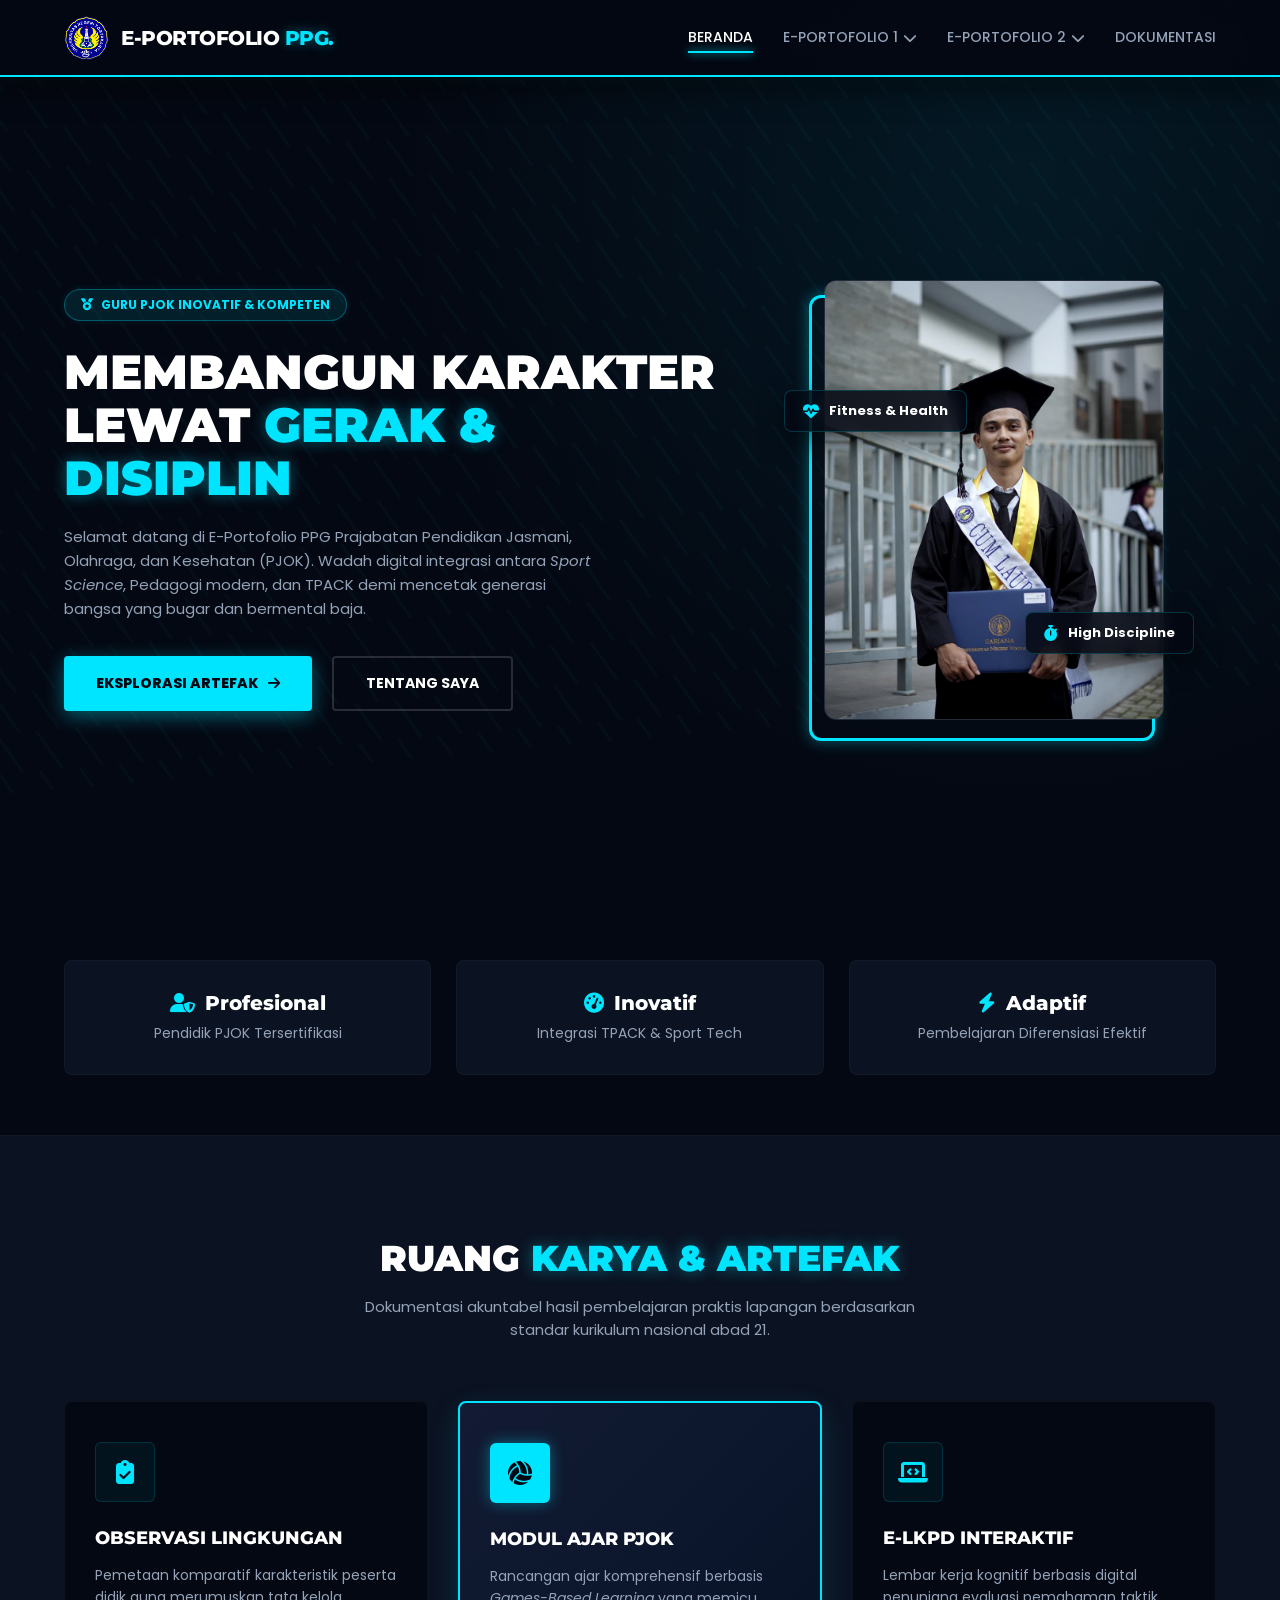
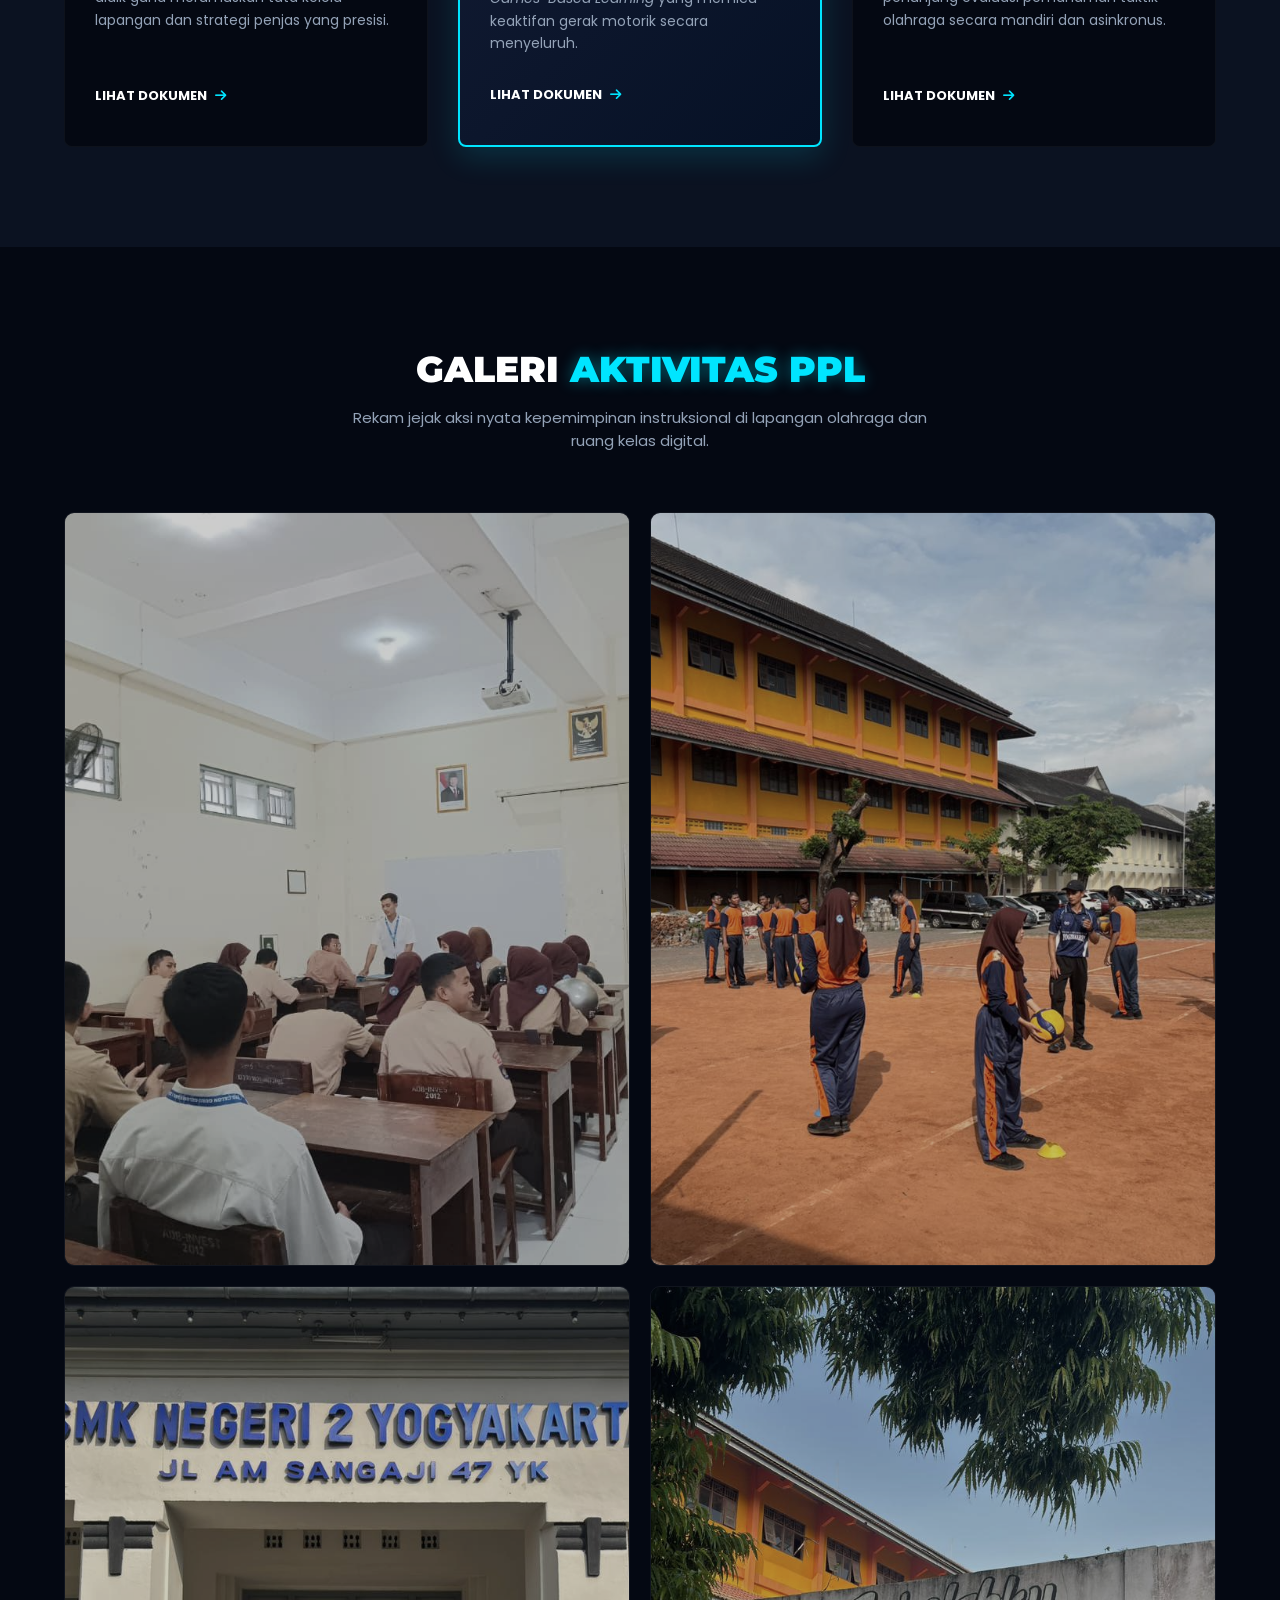
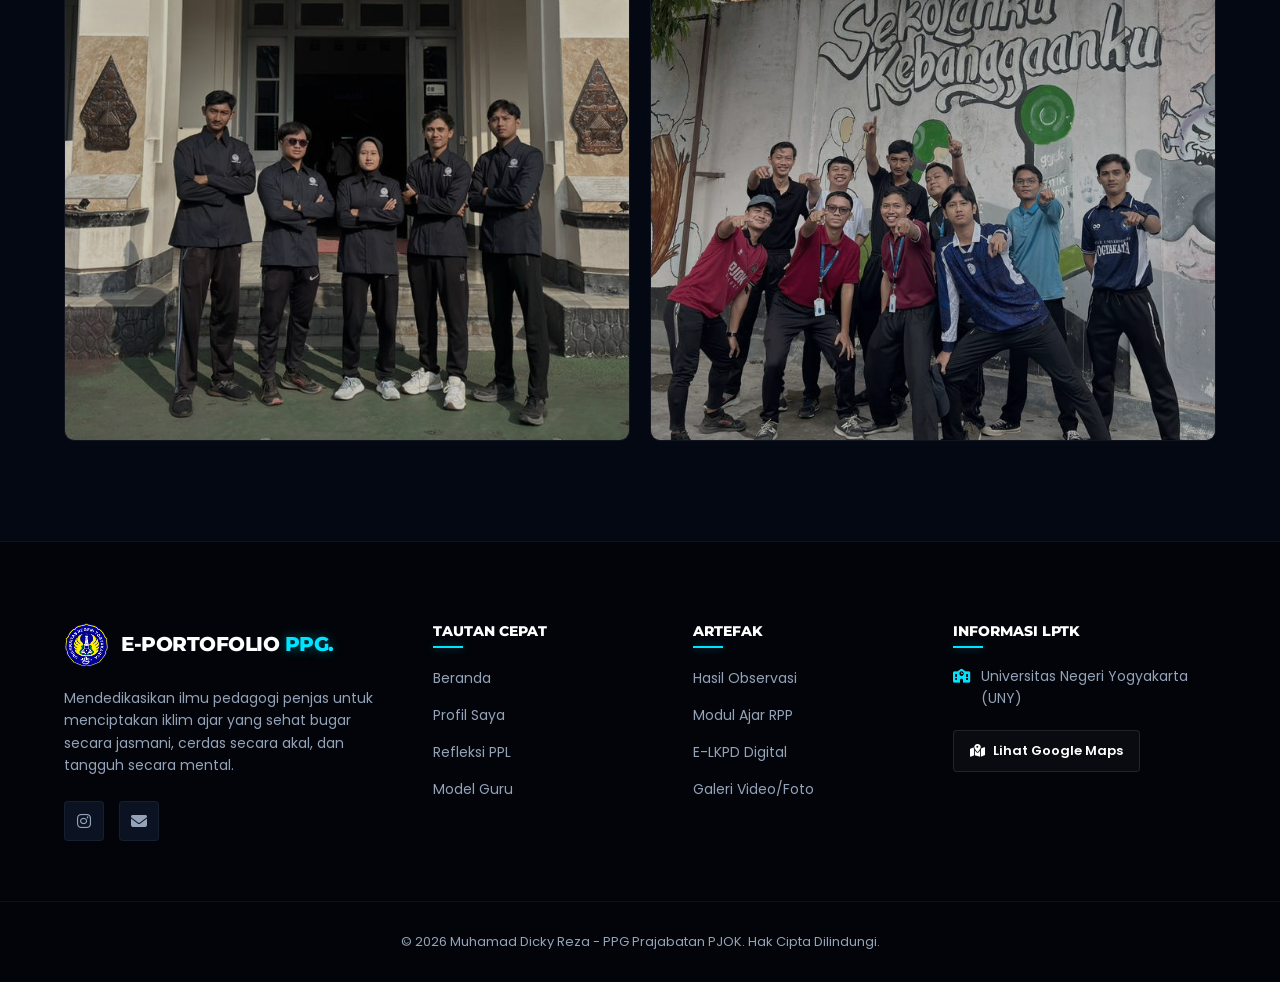
==== index.html @ 60397e68 "first commit" ====
<!doctype html>
<html lang="id">
  <head>
    <meta charset="UTF-8" />
    <meta name="viewport" content="width=device-width, initial-scale=1.0" />
    <title>E-Portofolio PPG Calon Guru | Muhamad Dicky Reza</title>
    <link href="https://fonts.googleapis.com/css2?family=Montserrat:ital,wght@0,700;0,800;0,900;1,900&family=Poppins:wght@300;400;500;600;700&display=swap" rel="stylesheet" />
    <link rel="stylesheet" href="https://cdnjs.cloudflare.com/ajax/libs/font-awesome/6.4.0/css/all.min.css" />
    <link rel="stylesheet" href="CSS/style.css" />
    <link rel="shortcut icon" href="logo.png" type="image/x-icon" />
  </head>
  <body>
    <header class="navbar">
      <div class="container nav-container">
        <a href="index.html" class="nav-left">
          <img src="logo.png" alt="Logo Universitas" class="univ-logo-img" />
          <span class="brand-name"> E-Portofolio <span class="highlight">PPG.</span> </span>
        </a>

        <input type="checkbox" id="nav-toggle" class="nav-toggle" />
        <label for="nav-toggle" class="hamburger">
          <span class="bar"></span>
          <span class="bar"></span>
          <span class="bar"></span>
        </label>

        <nav class="nav-links">
          <a href="index.html " class="active">Beranda</a>

          <div class="dropdown">
            <button class="dropbtn" tabindex="0">E-Portofolio 1 <i class="fa-solid fa-chevron-down"></i></button>
            <div class="dropdown-content">
              <a href="profile.html"><i class="fa-solid fa-magnifying-glass"></i> Profile</a>
              <a href="artefak.html"><i class="fa-solid fa-book-bookmark"></i> Artefak Produk</a>
              <a href="penilaian.html"><i class="fa-solid fa-file-signature"></i> Penilaian GP</a>
              <a href="modelguru.html"><i class="fa-solid fa-camera"></i> Model Guru</a>
            </div>
          </div>

          <div class="dropdown">
            <button class="dropbtn" tabindex="0">E-Portofolio 2 <i class="fa-solid fa-chevron-down"></i></button>
            <div class="dropdown-content">
              <a href="refleksi.html"><i class="fa-solid fa-magnifying-glass"></i> Refleksi Akhir</a>
              <a href="filosofi.html"><i class="fa-solid fa-book-bookmark"></i> Filosofi Mengajar</a>
            </div>
          </div>

          <a href="dokumentasi.html">Dokumentasi</a>
        </nav>
      </div>
    </header>

    <main>
      <section class="hero">
        <div class="container hero-content">
          <div class="hero-text fade-in-up">
            <div class="tagline"><i class="fa-solid fa-medal"></i> Guru PJOK Inovatif & Kompeten</div>
            <h1>
              Membangun Karakter <br />
              Lewat <span class="text-accent">Gerak & Disiplin</span>
            </h1>
            <p>
              Selamat datang di E-Portofolio PPG Prajabatan Pendidikan Jasmani, Olahraga, dan Kesehatan (PJOK). Wadah digital integrasi antara
              <i>Sport Science</i>, Pedagogi modern, dan TPACK demi mencetak generasi bangsa yang bugar dan bermental baja.
            </p>
            <div class="hero-buttons">
              <a href="#artefak" class="btn-primary">Eksplorasi Artefak <i class="fa-solid fa-arrow-right"></i></a>
              <a href="profile.html" class="btn-outline">Tentang Saya</a>
            </div>
          </div>

          <div class="hero-image fade-in-up delay-1">
            <div class="img-box">
              <img src="IMG/foto hero.jpeg" alt="Muhamad Dicky Reza PJOK" />
              <div class="float-badge fb-1"><i class="fa-solid fa-heart-pulse"></i> Fitness & Health</div>
              <div class="float-badge fb-2"><i class="fa-solid fa-stopwatch"></i> High Discipline</div>
            </div>
          </div>
        </div>
      </section>

      <section class="stats fade-in-up delay-2">
        <div class="container stats-grid">
          <div class="stat-item">
            <h2><i class="fa-solid fa-user-shield"></i> Profesional</h2>
            <p>Pendidik PJOK Tersertifikasi</p>
          </div>
          <div class="stat-item">
            <h2><i class="fa-solid fa-gauge-high"></i> Inovatif</h2>
            <p>Integrasi TPACK & Sport Tech</p>
          </div>
          <div class="stat-item">
            <h2><i class="fa-solid fa-bolt"></i> Adaptif</h2>
            <p>Pembelajaran Diferensiasi Efektif</p>
          </div>
        </div>
      </section>

      <section id="artefak" class="artefak-section">
        <div class="container">
          <div class="section-title">
            <h2>Ruang <span class="text-accent">Karya & Artefak</span></h2>
            <p>Dokumentasi akuntabel hasil pembelajaran praktis lapangan berdasarkan standar kurikulum nasional abad 21.</p>
          </div>

          <div class="artefak-grid">
            <div class="artefak-card">
              <div class="card-icon">
                <i class="fa-solid fa-clipboard-check"></i>
              </div>
              <h3>Observasi Lingkungan</h3>
              <p>Pemetaan komparatif karakteristik peserta didik guna merumuskan tata kelola lapangan dan strategi penjas yang presisi.</p>
              <a href="observasi.html" class="card-link">Lihat Dokumen <i class="fa-solid fa-arrow-right"></i></a>
            </div>

            <div class="artefak-card highlight-card">
              <div class="card-icon">
                <i class="fa-solid fa-volleyball"></i>
              </div>
              <h3>Modul Ajar PJOK</h3>
              <p>
                Rancangan ajar komprehensif berbasis
                <i>Games-Based Learning</i> yang memicu keaktifan gerak motorik secara menyeluruh.
              </p>
              <a href="modulajar.html" class="card-link">Lihat Dokumen <i class="fa-solid fa-arrow-right"></i></a>
            </div>

            <div class="artefak-card">
              <div class="card-icon">
                <i class="fa-solid fa-laptop-code"></i>
              </div>
              <h3>E-LKPD Interaktif</h3>
              <p>Lembar kerja kognitif berbasis digital penunjang evaluasi pemahaman taktik olahraga secara mandiri dan asinkronus.</p>
              <a href="lkpd.html" class="card-link">Lihat Dokumen <i class="fa-solid fa-arrow-right"></i></a>
            </div>
          </div>
        </div>
      </section>

      <section id="galeri" class="galeri-section">
        <div class="container">
          <div class="section-title">
            <h2>Galeri <span class="text-accent">Aktivitas PPL</span></h2>
            <p>Rekam jejak aksi nyata kepemimpinan instruksional di lapangan olahraga dan ruang kelas digital.</p>
          </div>

          <div class="bento-gallery">
            <div class="bento-item main-item">
              <img src="IMG/Praktik 1.jpeg" alt="Praktik Teori Kelas" />
              <div class="bento-caption">
                <h4>Praktik Mengajar Teori</h4>
                <p>Pemaparan teori materi pelajaran di kelas</p>
              </div>
            </div>
            <div class="bento-item">
              <img src="IMG/praktik 2.jpeg" alt="Praktik Lapangan" />
              <div class="bento-caption">
                <h4>Praktik Lapangan</h4>
                <p>Pengembangan kemampuan motorik fundamental siswa</p>
              </div>
            </div>
            <div class="bento-item">
              <img src="IMG/rekan.jpeg" alt="Teknologi Olahraga" />
              <div class="bento-caption">
                <h4>Rekan PPL</h4>
                <p>Foto bersama rekan-rekan PPL</p>
              </div>
            </div>
            <div class="bento-item">
              <img src="IMG/rekan ppl.jpeg" alt="Teknologi Olahraga" />
              <div class="bento-caption">
                <h4>Rekan PPL</h4>
                <p>Foto bersama rekan-rekan PPL</p>
              </div>
            </div>
          </div>
        </div>
      </section>
    </main>

    <footer class="footer">
      <div class="container footer-grid">
        <div class="footer-about">
          <a href="index.html" class="nav-left" style="margin-bottom: 20px">
            <img src="logo.png" alt="Logo Universitas" class="univ-logo-img" />
            <span class="brand-name"> E-Portofolio <span class="highlight">PPG.</span> </span>
          </a>
          <p>Mendedikasikan ilmu pedagogi penjas untuk menciptakan iklim ajar yang sehat bugar secara jasmani, cerdas secara akal, dan tangguh secara mental.</p>
          <div class="social-icons">
            <a href="https://www.instagram.com/dickyrezaa_/" target="_blank"><i class="fa-brands fa-instagram"></i></a>
            <a href="mailto:dickyreza03@gmail.com"><i class="fa-solid fa-envelope"></i></a>
          </div>
        </div>

        <div class="footer-links">
          <h3>Tautan Cepat</h3>
          <ul>
            <li><a href="index.html">Beranda</a></li>
            <li><a href="profile.html">Profil Saya</a></li>
            <li><a href="refleksi.html">Refleksi PPL</a></li>
            <li><a href="modelguru.html">Model Guru</a></li>
          </ul>
        </div>

        <div class="footer-links">
          <h3>Artefak</h3>
          <ul>
            <li><a href="observasi.html">Hasil Observasi</a></li>
            <li><a href="modulajar.html">Modul Ajar RPP</a></li>
            <li><a href="lkpd.html">E-LKPD Digital</a></li>
            <li><a href="dokumentasi.html">Galeri Video/Foto</a></li>
          </ul>
        </div>

        <div class="footer-contact">
          <h3>Informasi LPTK</h3>
          <p><i class="fa-solid fa-school"></i> Universitas Negeri Yogyakarta (UNY)</p>
          <a href="https://maps.google.com" target="_blank" class="maps-link"> <i class="fa-solid fa-map-location-dot"></i> Lihat Google Maps </a>
        </div>
      </div>
      <div class="footer-bottom">
        <p>© 2026 Muhamad Dicky Reza - PPG Prajabatan PJOK. Hak Cipta Dilindungi.</p>
      </div>
    </footer>
  </body>
</html>
---- CSS/style.css ----
/* ==========================================================================
   1. VARIABLES & RESET (Tema: Deep Black & Neon Blue/Cyan)
   ========================================================================== */
:root {
  --bg-dark-1: #040812;
  --bg-dark-2: #0b1221;
  --bg-card: #121b33;
  --accent-color: #00e5ff;
  --accent-glow: rgba(0, 229, 255, 0.4);
  --text-main: #ffffff;
  --text-muted: #94a3b8;
  --font-heading: "Montserrat", sans-serif;
  --font-body: "Poppins", sans-serif;
  --transition-smooth: all 0.4s cubic-bezier(0.16, 1, 0.3, 1);
}

* {
  box-sizing: border-box;
  margin: 0;
  padding: 0;
  scroll-behavior: smooth;
}

body {
  background-color: var(--bg-dark-1);
  color: var(--text-main);
  font-family: var(--font-body);
  overflow-x: hidden;
}

::-webkit-scrollbar {
  width: 8px;
}
::-webkit-scrollbar-track {
  background: var(--bg-dark-1);
}
::-webkit-scrollbar-thumb {
  background: var(--bg-dark-2);
  border-radius: 4px;
  border: 2px solid var(--bg-dark-1);
}
::-webkit-scrollbar-thumb:hover {
  background: var(--accent-color);
}

.container {
  width: 100%;
  max-width: 1200px;
  margin: 0 auto;
  padding: 0 24px;
}

.text-accent {
  color: var(--accent-color);
  text-shadow: 0 0 15px var(--accent-glow);
}

/* ==========================================================================
   2. NAVBAR STYLING
   ========================================================================== */
.navbar {
  position: fixed;
  top: 0;
  left: 0;
  width: 100%;
  z-index: 1000;
  background: rgba(4, 8, 18, 0.95);
  backdrop-filter: blur(12px);
  border-bottom: 2px solid var(--accent-color);
  box-shadow:
    0 10px 30px rgba(0, 0, 0, 0.6),
    0 0 15px rgba(0, 229, 255, 0.1);
  padding: 15px 0;
}

.nav-container {
  display: flex;
  justify-content: space-between;
  align-items: center;
  width: 100%;
  max-width: 1200px;
  margin: 0 auto;
  padding: 0 24px;
}

.nav-left {
  display: flex;
  align-items: center;
  gap: 12px;
  text-decoration: none;
  cursor: pointer;
}

.univ-logo-img {
  width: 45px;
  height: auto;
  object-fit: contain;
}

.brand-name {
  font-family: var(--font-heading);
  font-size: 20px;
  font-weight: 800;
  color: var(--text-main);
  text-transform: uppercase;
  letter-spacing: -0.5px;
}

.brand-name .highlight {
  color: var(--accent-color);
  text-shadow: 0 0 12px var(--accent-glow);
}

.nav-links {
  display: flex;
  align-items: center;
  gap: 30px;
}

.nav-links a {
  text-decoration: none;
  color: var(--text-muted);
  font-weight: 500;
  font-size: 14px;
  text-transform: uppercase;
  transition: var(--transition-smooth);
  padding: 5px 0;
  position: relative;
}

.nav-links a:hover,
.nav-links a.active {
  color: var(--text-main);
}

.nav-links a::after {
  content: "";
  position: absolute;
  bottom: 0;
  left: 0;
  width: 0;
  height: 2px;
  background-color: var(--accent-color);
  transition: var(--transition-smooth);
  box-shadow: 0 0 8px var(--accent-color);
}

.nav-links a:hover::after,
.nav-links a.active::after {
  width: 100%;
}

/* DROPDOWN */
.dropdown {
  position: relative;
}

.dropbtn {
  background: none;
  border: none;
  color: var(--text-muted);
  font-family: var(--font-body);
  font-weight: 500;
  font-size: 14px;
  text-transform: uppercase;
  cursor: pointer;
  padding: 5px 0;
  display: flex;
  align-items: center;
  gap: 5px;
}

.dropdown:hover .dropbtn {
  color: var(--text-main);
}

.dropdown-content {
  position: absolute;
  top: 130%;
  left: 50%;
  transform: translateX(-50%) translateY(10px);
  background-color: var(--bg-dark-2);
  min-width: 200px;
  border-radius: 8px;
  border: 1px solid rgba(0, 229, 255, 0.2);
  opacity: 0;
  visibility: hidden;
  transition: var(--transition-smooth);
  overflow: hidden;
  z-index: 99;
}

.dropdown:hover .dropdown-content {
  opacity: 1;
  visibility: visible;
  transform: translateX(-50%) translateY(0);
}

.dropdown-content a {
  display: flex;
  align-items: center;
  gap: 12px;
  padding: 14px 20px;
  text-transform: none;
  font-size: 14px;
  border-bottom: 1px solid rgba(255, 255, 255, 0.02);
  color: var(--text-muted);
}

.dropdown-content a i {
  color: var(--accent-color);
}

.dropdown-content a:hover {
  background-color: rgba(0, 229, 255, 0.1);
  padding-left: 25px;
  color: var(--text-main);
}

.dropdown-content a::after {
  display: none;
}

/* HAMBURGER */
.nav-toggle {
  display: none;
}
.hamburger {
  display: none;
  cursor: pointer;
  flex-direction: column;
  gap: 6px;
}
.hamburger .bar {
  width: 25px;
  height: 3px;
  background-color: var(--text-main);
  transition: var(--transition-smooth);
  border-radius: 2px;
}

/* ==========================================================================
   NAVBAR RESPONSIVE (MOBILE)
   ========================================================================== */
@media (max-width: 768px) {
  .hamburger {
    display: flex;
  }

  .nav-links {
    position: fixed;
    top: 70px;
    left: -100%;
    width: 100%;
    height: calc(100vh - 70px);
    background: var(--bg-dark-1);
    flex-direction: column;
    padding: 40px 0;
    gap: 25px;
    transition: var(--transition-smooth);
    border-top: 1px solid rgba(255, 255, 255, 0.05);
    overflow-y: auto;
  }

  #nav-toggle:checked ~ .nav-links {
    left: 0;
  }

  #nav-toggle:checked ~ .hamburger .bar:nth-child(1) {
    transform: translateY(9px) rotate(45deg);
    background-color: var(--accent-color);
  }
  #nav-toggle:checked ~ .hamburger .bar:nth-child(2) {
    opacity: 0;
  }
  #nav-toggle:checked ~ .hamburger .bar:nth-child(3) {
    transform: translateY(-9px) rotate(-45deg);
    background-color: var(--accent-color);
  }

  /* --- PERBAIKAN DROPDOWN UNTUK SENTUH (MOBILE) --- */
  .dropdown-content {
    position: static;
    transform: none;
    opacity: 1;
    visibility: visible;
    width: 100%;
    background: transparent;
    border: none;
    box-shadow: none;
    text-align: center;
    display: none; /* Sembunyikan default */
  }

  /* Tampilkan submenu saat tombol dropdown ditekan (fokus) */
  .dropdown:focus-within .dropdown-content {
    display: block;
  }

  .dropdown-content a {
    justify-content: center;
    padding: 10px 0;
  }
}

/* ==========================================================================
   3. HERO SECTION
   ========================================================================== */
.hero {
  position: relative;
  min-height: 100vh;
  display: flex;
  align-items: center;
  padding-top: 100px;
  background: radial-gradient(circle at 80% 20%, rgba(0, 229, 255, 0.08) 0%, transparent 50%), var(--bg-dark-1);
  overflow: hidden;
}

.hero::before {
  content: "";
  position: absolute;
  width: 150%;
  height: 100%;
  top: -20%;
  left: -10%;
  background: linear-gradient(60deg, transparent 45%, rgba(0, 229, 255, 0.03) 46%, rgba(0, 229, 255, 0.03) 50%, transparent 51%);
  background-size: 40px 40px;
  transform: rotate(-5deg);
  pointer-events: none;
}

.hero-content {
  display: grid;
  grid-template-columns: 1.2fr 0.8fr;
  align-items: center;
  gap: 40px;
  position: relative;
  z-index: 2;
}

.tagline {
  display: inline-flex;
  align-items: center;
  gap: 8px;
  background: rgba(0, 229, 255, 0.1);
  border: 1px solid rgba(0, 229, 255, 0.3);
  padding: 6px 16px;
  border-radius: 30px;
  font-size: 12px;
  font-weight: 700;
  text-transform: uppercase;
  color: var(--accent-color);
  margin-bottom: 25px;
  box-shadow: 0 0 10px rgba(0, 229, 255, 0.1);
}

.hero-text h1 {
  font-family: var(--font-heading);
  font-weight: 900;
  font-size: 48px;
  line-height: 1.1;
  text-transform: uppercase;
  margin-bottom: 20px;
}

.hero-text p {
  color: var(--text-muted);
  font-size: 15px;
  line-height: 1.6;
  max-width: 540px;
  margin-bottom: 35px;
}

.hero-buttons {
  display: flex;
  gap: 20px;
  flex-wrap: wrap;
}

.btn-primary {
  display: inline-flex;
  align-items: center;
  gap: 10px;
  background: var(--accent-color);
  color: var(--bg-dark-1);
  text-decoration: none;
  padding: 15px 32px;
  border-radius: 4px;
  font-weight: 800;
  font-size: 14px;
  text-transform: uppercase;
  box-shadow: 0 5px 20px var(--accent-glow);
  transition: var(--transition-smooth);
}

.btn-primary:hover {
  transform: translateY(-3px);
  box-shadow: 0 8px 30px rgba(0, 229, 255, 0.7);
  background: #33eeff;
}

.btn-outline {
  display: inline-flex;
  align-items: center;
  background: transparent;
  color: var(--text-main);
  text-decoration: none;
  padding: 15px 32px;
  border-radius: 4px;
  font-weight: 700;
  font-size: 14px;
  text-transform: uppercase;
  border: 2px solid rgba(255, 255, 255, 0.15);
  transition: var(--transition-smooth);
}

.btn-outline:hover {
  border-color: var(--accent-color);
  color: var(--accent-color);
  background: rgba(0, 229, 255, 0.05);
  transform: translateY(-3px);
  box-shadow: 0 0 15px var(--accent-glow);
}

.hero-image {
  position: relative;
  justify-self: center;
}

.img-box {
  position: relative;
  width: 340px;
  height: 440px;
  border-radius: 12px;
  background: var(--bg-dark-2);
}

.img-box::before {
  content: "";
  position: absolute;
  top: 15px;
  left: -15px;
  width: 100%;
  height: 100%;
  border: 3px solid var(--accent-color);
  border-radius: 12px;
  z-index: 1;
  pointer-events: none;
  transition: var(--transition-smooth);
  box-shadow: 0 0 15px var(--accent-glow);
}

.img-box:hover::before {
  top: 0;
  left: 0;
}

.img-box img {
  width: 100%;
  height: 100%;
  object-fit: cover;
  border-radius: 12px;
  position: relative;
  z-index: 2;
  filter: grayscale(20%) contrast(110%);
  transition: var(--transition-smooth);
  border: 1px solid rgba(255, 255, 255, 0.1);
}

.img-box:hover img {
  filter: grayscale(0%) contrast(100%);
}

.float-badge {
  position: absolute;
  z-index: 3;
  background: rgba(4, 8, 18, 0.85);
  backdrop-filter: blur(8px);
  border: 1px solid rgba(0, 229, 255, 0.2);
  padding: 10px 18px;
  border-radius: 8px;
  font-size: 13px;
  font-weight: 700;
  display: flex;
  align-items: center;
  gap: 10px;
  box-shadow: 0 10px 25px rgba(0, 0, 0, 0.5);
  animation: floatAnim 4s ease-in-out infinite;
}

.fb-1 {
  top: 25%;
  left: -40px;
}
.fb-2 {
  bottom: 15%;
  right: -30px;
  animation-delay: 2s;
}
.float-badge i {
  color: var(--accent-color);
  font-size: 16px;
}

/* ==========================================================================
   4. STATS & ARTEFAK & GALERI
   ========================================================================== */
.stats {
  padding: 60px 0;
  position: relative;
  z-index: 3;
}
.stats-grid {
  display: grid;
  grid-template-columns: repeat(3, 1fr);
  gap: 25px;
}

.stat-item {
  background: var(--bg-dark-2);
  border: 1px solid rgba(255, 255, 255, 0.03);
  padding: 30px;
  border-radius: 8px;
  text-align: center;
  transition: var(--transition-smooth);
  position: relative;
  overflow: hidden;
}

.stat-item::before {
  content: "";
  position: absolute;
  top: 0;
  left: 0;
  width: 100%;
  height: 3px;
  background: var(--accent-color);
  transform: scaleX(0);
  transition: var(--transition-smooth);
}

.stat-item:hover {
  transform: translateY(-5px);
  background: var(--bg-card);
  border-color: rgba(0, 229, 255, 0.3);
  box-shadow:
    0 15px 35px rgba(0, 0, 0, 0.5),
    0 0 15px rgba(0, 229, 255, 0.05);
}
.stat-item:hover::before {
  transform: scaleX(1);
}

.stat-item h2 {
  font-family: var(--font-heading);
  font-size: 20px;
  font-weight: 800;
  margin-bottom: 8px;
  display: flex;
  align-items: center;
  justify-content: center;
  gap: 10px;
}
.stat-item h2 i {
  color: var(--accent-color);
}
.stat-item p {
  color: var(--text-muted);
  font-size: 14px;
}

.artefak-section {
  padding: 100px 0;
  background-color: var(--bg-dark-2);
  border-top: 1px solid rgba(255, 255, 255, 0.02);
}
.section-title {
  text-align: center;
  margin-bottom: 60px;
}
.section-title h2 {
  font-family: var(--font-heading);
  font-weight: 900;
  font-size: 36px;
  text-transform: uppercase;
  margin-bottom: 15px;
}
.section-title p {
  color: var(--text-muted);
  font-size: 15px;
  max-width: 600px;
  margin: 0 auto;
}

.artefak-grid {
  display: grid;
  grid-template-columns: repeat(3, 1fr);
  gap: 30px;
}
.artefak-card {
  background: var(--bg-dark-1);
  border: 1px solid rgba(255, 255, 255, 0.04);
  padding: 40px 30px;
  border-radius: 8px;
  transition: var(--transition-smooth);
  display: flex;
  flex-direction: column;
}

.card-icon {
  width: 60px;
  height: 60px;
  background: rgba(0, 229, 255, 0.05);
  border: 1px solid rgba(0, 229, 255, 0.15);
  border-radius: 6px;
  display: flex;
  align-items: center;
  justify-content: center;
  margin-bottom: 25px;
  transition: var(--transition-smooth);
}
.card-icon i {
  color: var(--accent-color);
  font-size: 24px;
}

.artefak-card h3 {
  font-family: var(--font-heading);
  font-size: 18px;
  font-weight: 800;
  text-transform: uppercase;
  margin-bottom: 15px;
}
.artefak-card p {
  color: var(--text-muted);
  font-size: 14px;
  line-height: 1.6;
  margin-bottom: 30px;
  flex-grow: 1;
}

.card-link {
  text-decoration: none;
  color: var(--text-main);
  font-weight: 700;
  font-size: 13px;
  text-transform: uppercase;
  display: inline-flex;
  align-items: center;
  gap: 8px;
  transition: var(--transition-smooth);
}
.card-link i {
  color: var(--accent-color);
  transition: var(--transition-smooth);
}

.artefak-card:hover {
  transform: translateY(-8px);
  border-color: rgba(0, 229, 255, 0.4);
  box-shadow:
    0 20px 40px rgba(0, 0, 0, 0.6),
    0 0 20px rgba(0, 229, 255, 0.1);
}
.artefak-card:hover .card-icon {
  background: var(--accent-color);
  box-shadow: 0 0 15px var(--accent-glow);
}
.artefak-card:hover .card-icon i {
  color: var(--bg-dark-1);
}
.artefak-card:hover .card-link {
  color: var(--accent-color);
}
.artefak-card:hover .card-link i {
  transform: translateX(5px);
}

.highlight-card {
  background: linear-gradient(135deg, var(--bg-card) 0%, #061125 100%);
  border: 2px solid var(--accent-color);
  box-shadow: 0 10px 30px rgba(0, 229, 255, 0.15);
}
.highlight-card .card-icon {
  background: var(--accent-color);
  box-shadow: 0 0 15px var(--accent-glow);
}
.highlight-card .card-icon i {
  color: var(--bg-dark-1);
}

/* BENTO GALLERY */
.galeri-section {
  padding: 100px 0;
}
.bento-gallery {
  display: grid;
  grid-template-columns: repeat(2, 1fr);
  gap: 20px;
  grid-auto-rows: auto;
}
.bento-item {
  position: relative;
  border-radius: 10px;
  overflow: hidden;
  border: 1px solid rgba(255, 255, 255, 0.05);
  aspect-ratio: 3 / 4;
}
.bento-item img {
  width: 100%;
  height: 100%;
  object-fit: cover;
  transition: all 0.6s cubic-bezier(0.16, 1, 0.3, 1);
  filter: grayscale(30%) brightness(80%);
}
.bento-caption {
  position: absolute;
  bottom: 0;
  left: 0;
  width: 100%;
  padding: 30px 24px 20px;
  background: linear-gradient(to top, rgba(4, 8, 18, 0.95) 0%, rgba(4, 8, 18, 0.4) 60%, transparent 100%);
  transform: translateY(10px);
  opacity: 0;
  transition: var(--transition-smooth);
  z-index: 2;
}
.bento-caption h4 {
  font-family: var(--font-heading);
  font-size: 16px;
  font-weight: 800;
  text-transform: uppercase;
  margin-bottom: 4px;
  color: var(--text-main);
}
.bento-caption p {
  color: var(--text-muted);
  font-size: 13px;
}

.bento-item:hover img {
  transform: scale(1.06);
  filter: grayscale(0%) brightness(95%);
}
.bento-item:hover .bento-caption {
  transform: translateY(0);
  opacity: 1;
}

/* ==========================================================================
   5. FOOTER SECTION
   ========================================================================== */
.footer {
  background-color: #020409;
  border-top: 1px solid rgba(0, 229, 255, 0.1);
  padding: 80px 0 30px;
}
.footer-grid {
  display: grid;
  grid-template-columns: 1.5fr 1fr 1fr 1.2fr;
  gap: 40px;
  margin-bottom: 60px;
}
.footer-about p {
  color: var(--text-muted);
  font-size: 14px;
  line-height: 1.6;
  margin-bottom: 25px;
}

.social-icons {
  display: flex;
  gap: 15px;
}
.social-icons a {
  width: 40px;
  height: 40px;
  background: var(--bg-dark-2);
  border: 1px solid rgba(255, 255, 255, 0.05);
  border-radius: 4px;
  display: flex;
  align-items: center;
  justify-content: center;
  color: var(--text-muted);
  text-decoration: none;
  transition: var(--transition-smooth);
}
.social-icons a:hover {
  background: var(--accent-color);
  color: var(--bg-dark-1);
  box-shadow: 0 0 15px var(--accent-glow);
  transform: translateY(-3px);
  border-color: var(--accent-color);
}

.footer-links h3,
.footer-contact h3 {
  font-family: var(--font-heading);
  font-size: 14px;
  font-weight: 800;
  text-transform: uppercase;
  margin-bottom: 25px;
  position: relative;
}
.footer-links h3::after,
.footer-contact h3::after {
  content: "";
  position: absolute;
  bottom: -8px;
  left: 0;
  width: 30px;
  height: 2px;
  background: var(--accent-color);
  box-shadow: 0 0 8px var(--accent-glow);
}
.footer-links ul {
  list-style: none;
}
.footer-links ul li {
  margin-bottom: 12px;
}
.footer-links ul li a {
  text-decoration: none;
  color: var(--text-muted);
  font-size: 14px;
  transition: var(--transition-smooth);
}
.footer-links ul li a:hover {
  color: var(--accent-color);
  padding-left: 5px;
  text-shadow: 0 0 5px var(--accent-glow);
}

.footer-contact p {
  color: var(--text-muted);
  font-size: 14px;
  line-height: 1.6;
  margin-bottom: 20px;
  display: flex;
  align-items: flex-start;
  gap: 10px;
}
.footer-contact p i {
  color: var(--accent-color);
  margin-top: 4px;
}
.maps-link {
  display: inline-flex;
  align-items: center;
  gap: 8px;
  color: var(--text-main);
  text-decoration: none;
  font-weight: 600;
  font-size: 13px;
  background: rgba(255, 255, 255, 0.03);
  padding: 10px 16px;
  border-radius: 4px;
  border: 1px solid rgba(255, 255, 255, 0.1);
  transition: var(--transition-smooth);
}
.maps-link:hover {
  background: var(--accent-color);
  box-shadow: 0 5px 15px var(--accent-glow);
  border-color: var(--accent-color);
  color: var(--bg-dark-1);
}
.footer-bottom {
  text-align: center;
  border-top: 1px solid rgba(255, 255, 255, 0.05);
  padding-top: 30px;
}
.footer-bottom p {
  color: var(--text-muted);
  font-size: 13px;
}

/* ==========================================================================
   6. ANIMASI & RESPONSIVE PERBAIKAN
   ========================================================================== */
@keyframes pulseGlow {
  0% {
    text-shadow: 0 0 5px rgba(0, 229, 255, 0.2);
  }
  100% {
    text-shadow: 0 0 15px rgba(0, 229, 255, 0.8);
  }
}

@keyframes floatAnim {
  0%,
  100% {
    transform: translateY(0);
  }
  50% {
    transform: translateY(-12px);
  }
}

@keyframes fadeInUp {
  from {
    opacity: 0;
    transform: translateY(30px);
  }
  to {
    opacity: 1;
    transform: translateY(0);
  }
}

.fade-in-up {
  animation: fadeInUp 1s cubic-bezier(0.16, 1, 0.3, 1) forwards;
}
.delay-1 {
  animation-delay: 0.3s;
  opacity: 0;
}
.delay-2 {
  animation-delay: 0.6s;
  opacity: 0;
}

/* ==========================================================================
   RESPONSIVE LAYOUT (TABLET & MOBILE)
   ========================================================================== */
@media (max-width: 992px) {
  .footer-grid {
    grid-template-columns: repeat(2, 1fr);
  }

  .hero-text h1 {
    font-size: 38px;
  }

  .img-box {
    width: 280px;
    height: 380px;
  }
}

@media (max-width: 768px) {
  .hero {
    min-height: auto;
    padding: 120px 0 60px;
  }

  .hero-content {
    grid-template-columns: 1fr;
    text-align: center;
    padding-bottom: 50px;
  }

  .hero-text p {
    margin: 0 auto 30px;
  }

  .hero-buttons {
    justify-content: center;
  }

  .hero-image {
    order: -1;
    margin-bottom: 30px;
  }

  .img-box {
    width: 260px;
    height: 340px;
    margin: 0 auto;
  }

  /* Pindahkan float badge agar tidak keluar layar */
  .float-badge {
    position: absolute;
    left: 5px;
    right: auto;
    bottom: 10px;
    top: auto;
    font-size: 11px;
    padding: 8px 12px;
  }

  .fb-1 {
    left: 5px;
    bottom: 50px;
    top: auto;
  }

  .fb-2 {
    right: 5px;
    bottom: -10px;
    top: auto;
    left: auto;
  }

  .stats-grid,
  .artefak-grid,
  .bento-gallery {
    grid-template-columns: 1fr;
  }

  .bento-gallery {
    grid-auto-rows: auto;
  }

  .footer-grid {
    grid-template-columns: 1fr;
    gap: 30px;
  }

  .section-title h2 {
    font-size: 28px;
  }
}

@media (max-width: 480px) {
  .hero-text h1 {
    font-size: 28px;
  }

  .btn-primary,
  .btn-outline {
    width: 100%;
    justify-content: center;
  }

  .img-box {
    width: 220px;
    height: 280px;
  }

  .tagline {
    font-size: 11px;
  }

  .stat-item h2 {
    font-size: 18px;
  }

  .artefak-card {
    padding: 30px 20px;
  }

  .section-title h2 {
    font-size: 24px;
  }
}
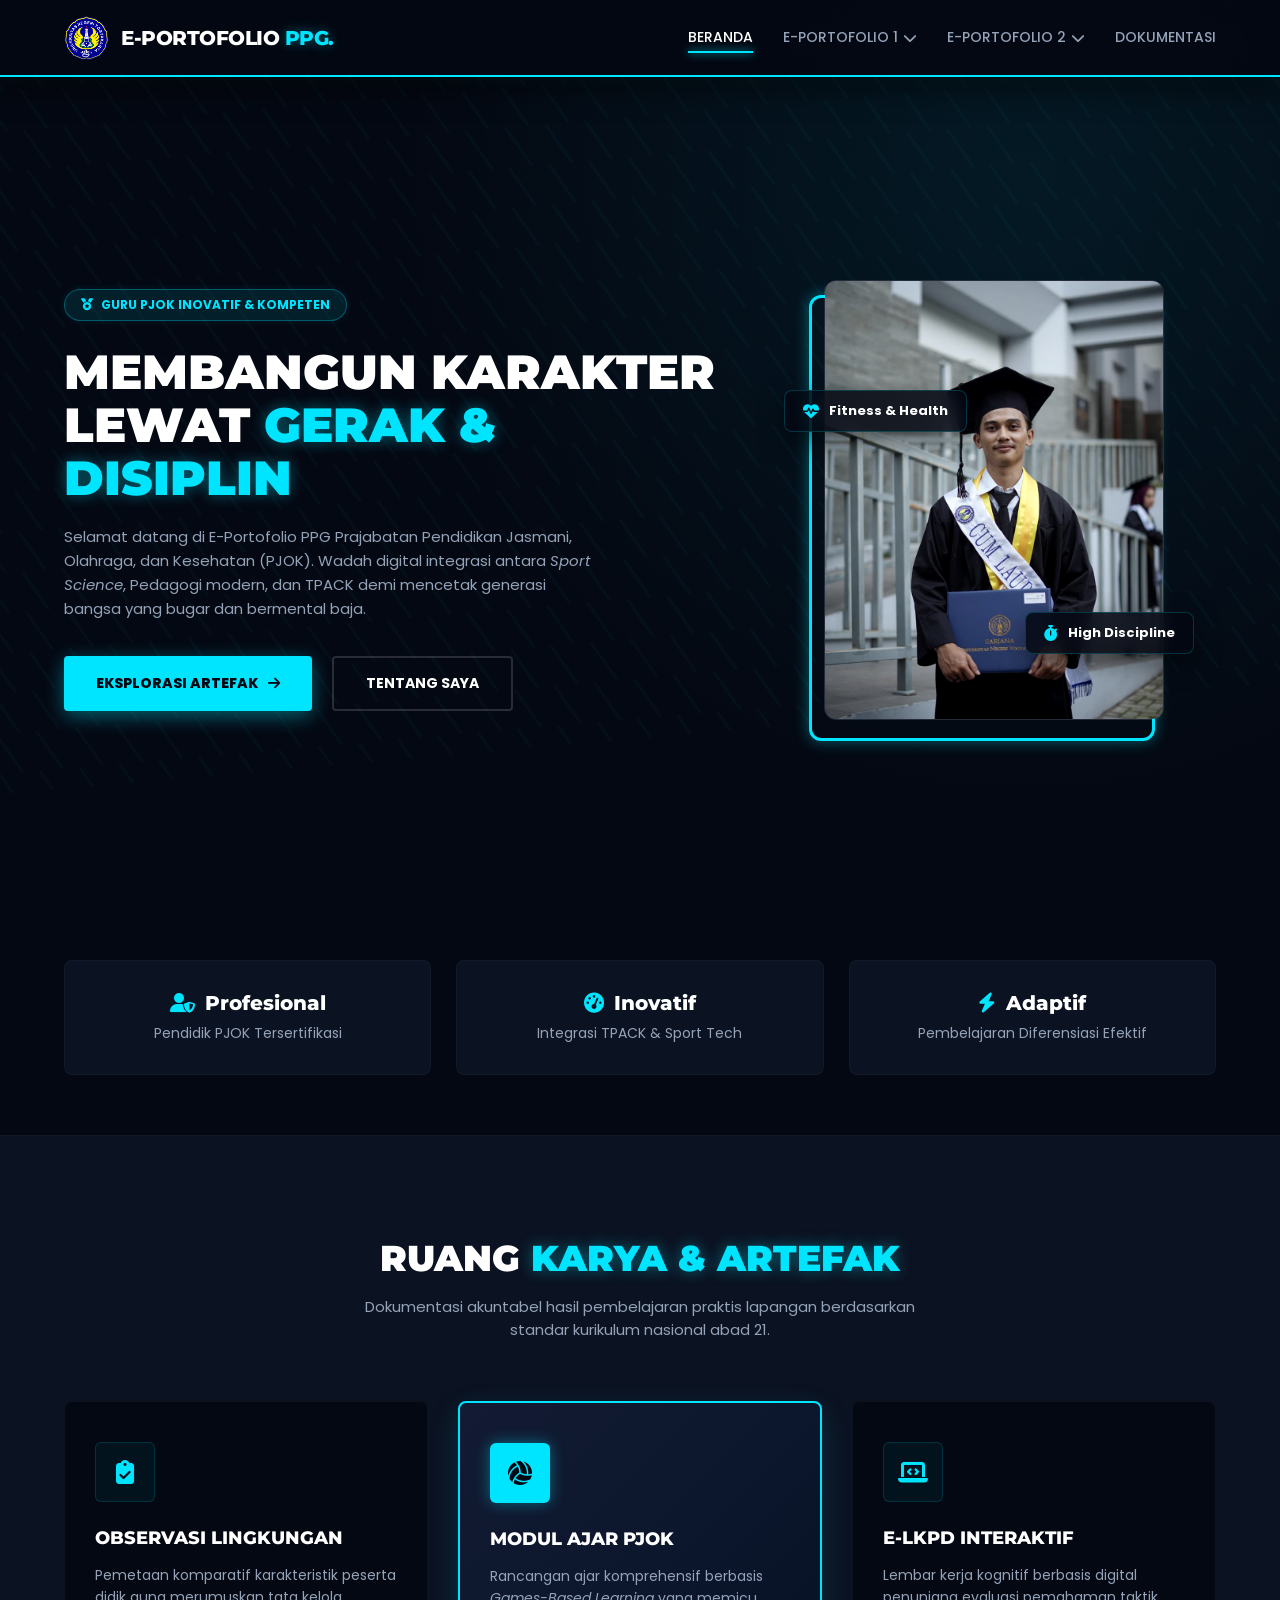
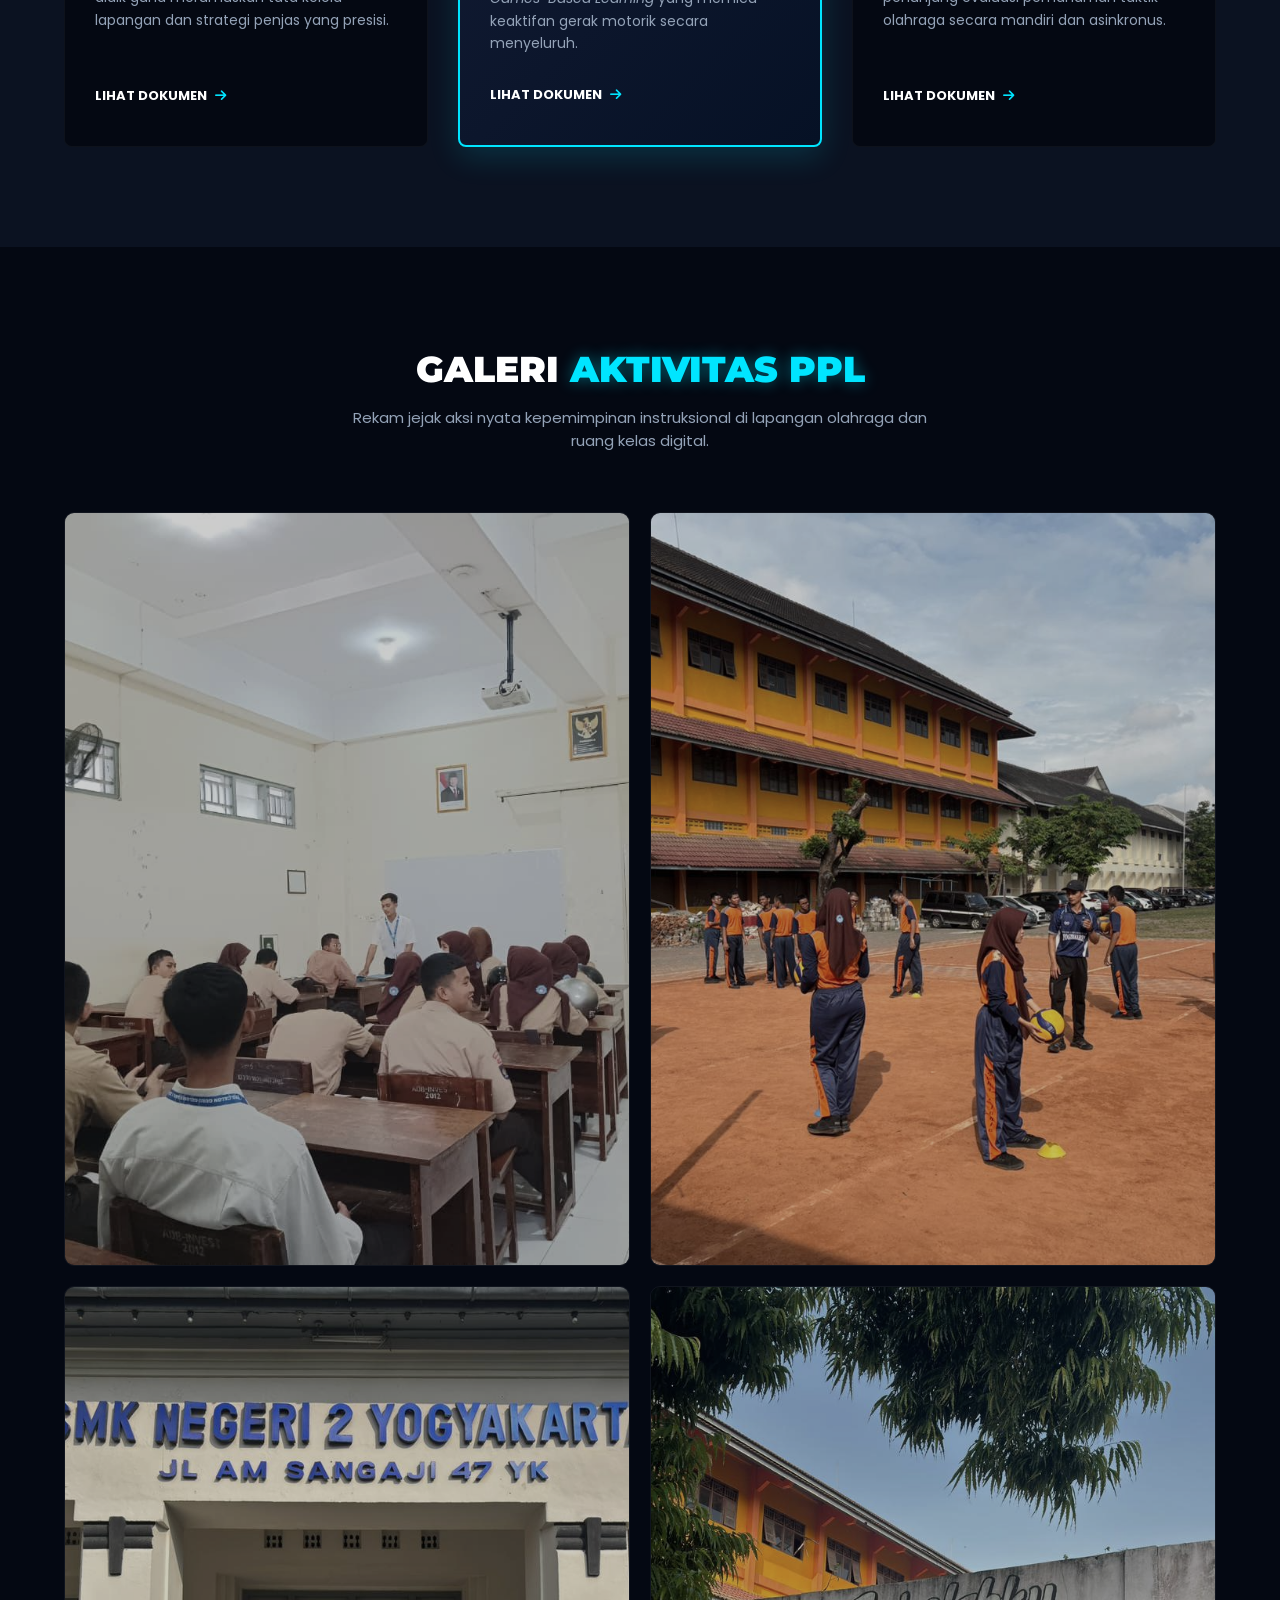
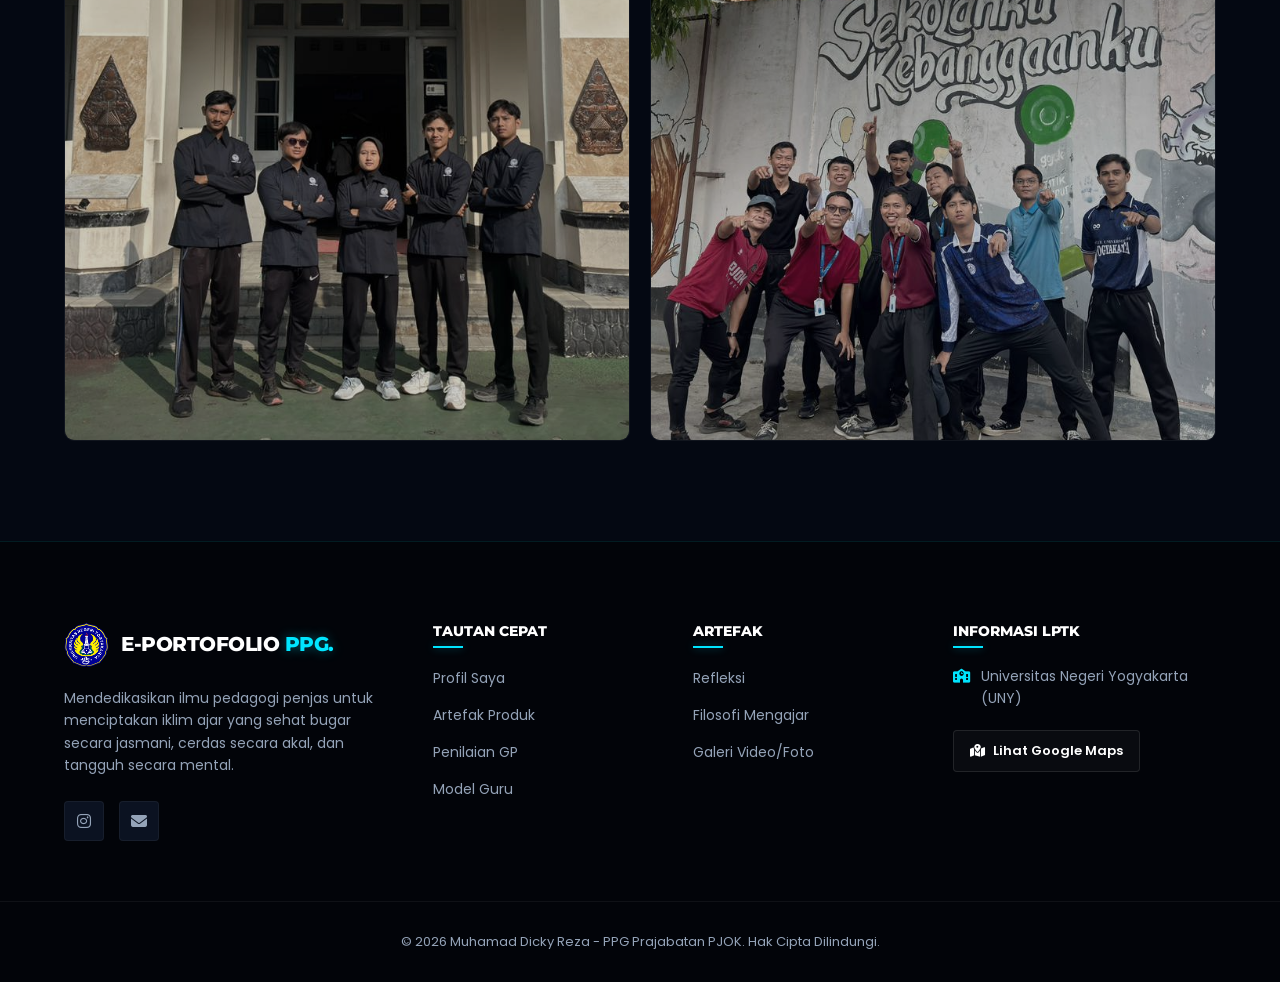
==== commit b4c75ec9: "update1" ====
--- a/index.html
+++ b/index.html
@@ -195,9 +195,9 @@
         <div class="footer-links">
           <h3>Tautan Cepat</h3>
           <ul>
-            <li><a href="index.html">Beranda</a></li>
             <li><a href="profile.html">Profil Saya</a></li>
-            <li><a href="refleksi.html">Refleksi PPL</a></li>
+            <li><a href="artefak.html">Artefak Produk</a></li>
+            <li><a href="penilaian.html">Penilaian GP</a></li>
             <li><a href="modelguru.html">Model Guru</a></li>
           </ul>
         </div>
@@ -205,9 +205,8 @@
         <div class="footer-links">
           <h3>Artefak</h3>
           <ul>
-            <li><a href="observasi.html">Hasil Observasi</a></li>
-            <li><a href="modulajar.html">Modul Ajar RPP</a></li>
-            <li><a href="lkpd.html">E-LKPD Digital</a></li>
+            <li><a href="refleksi.html">Refleksi</a></li>
+            <li><a href="filosofi.html">Filosofi Mengajar</a></li>
             <li><a href="dokumentasi.html">Galeri Video/Foto</a></li>
           </ul>
         </div>
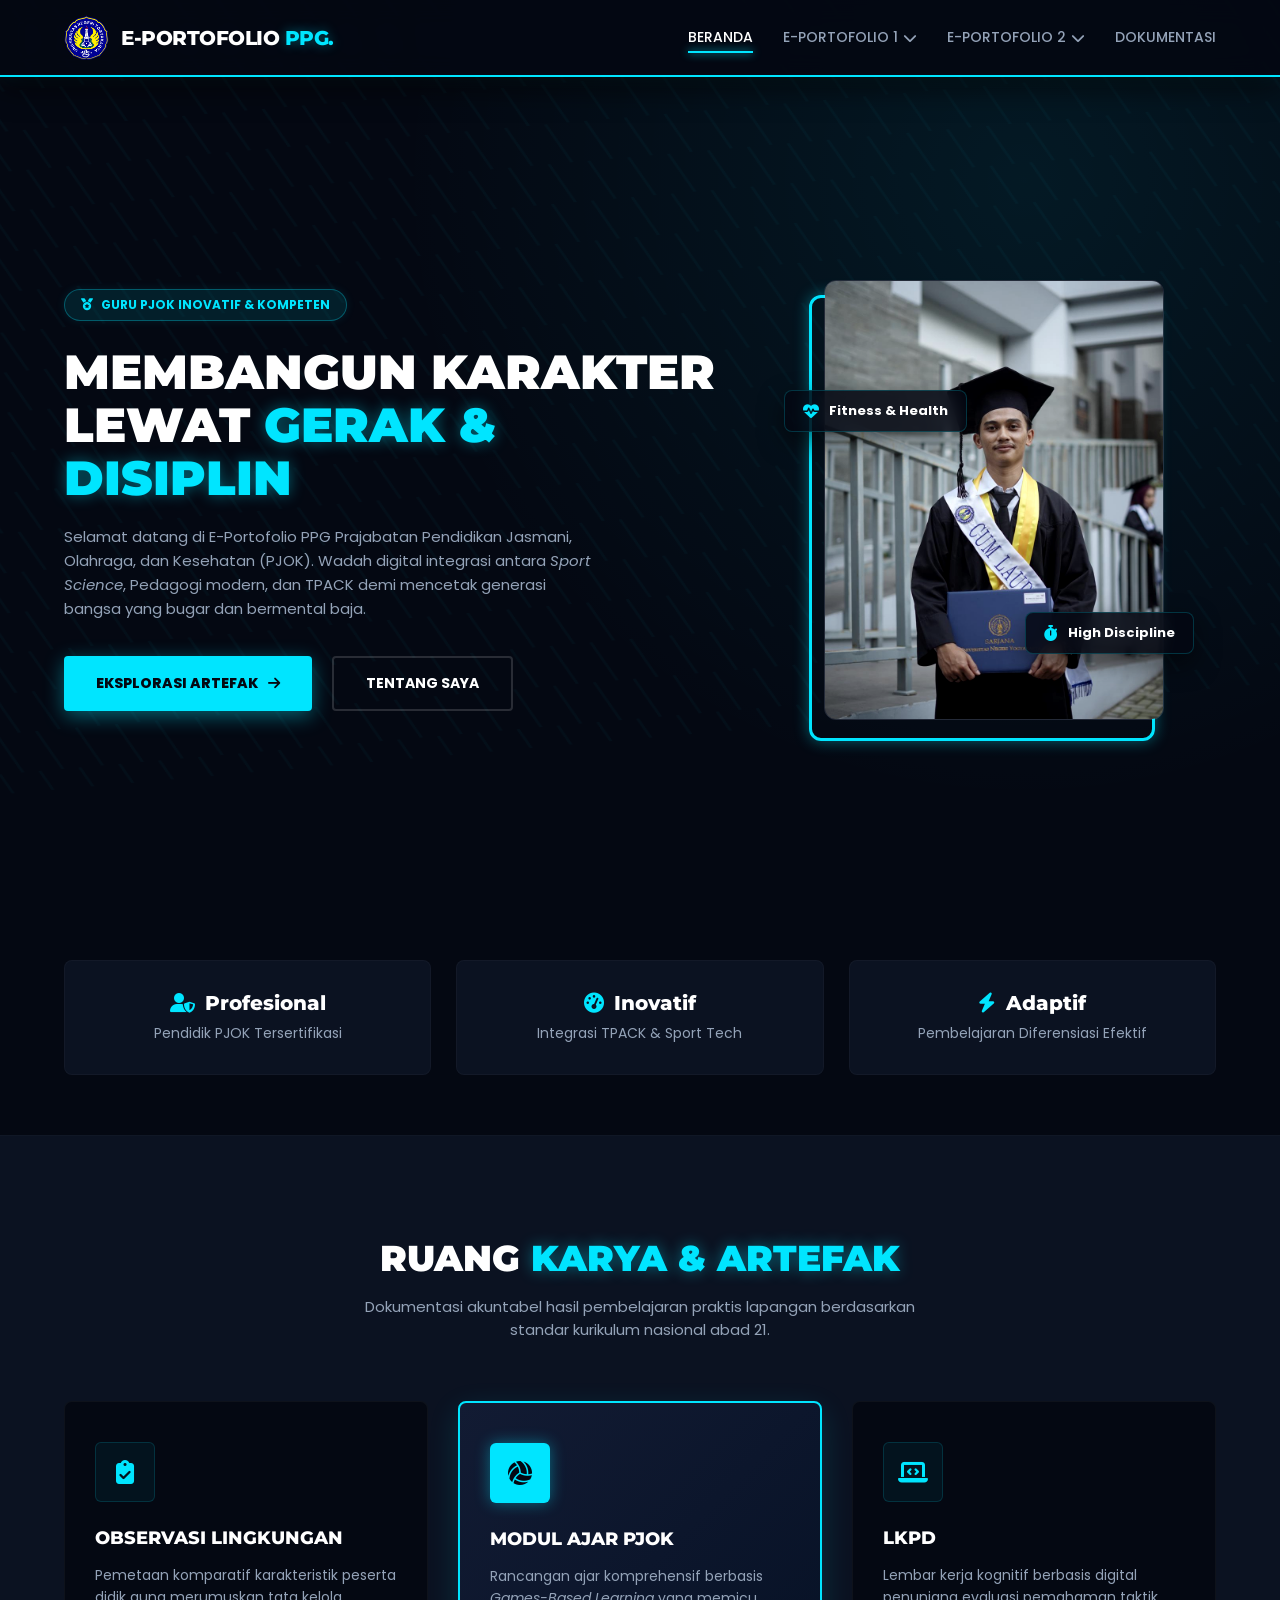
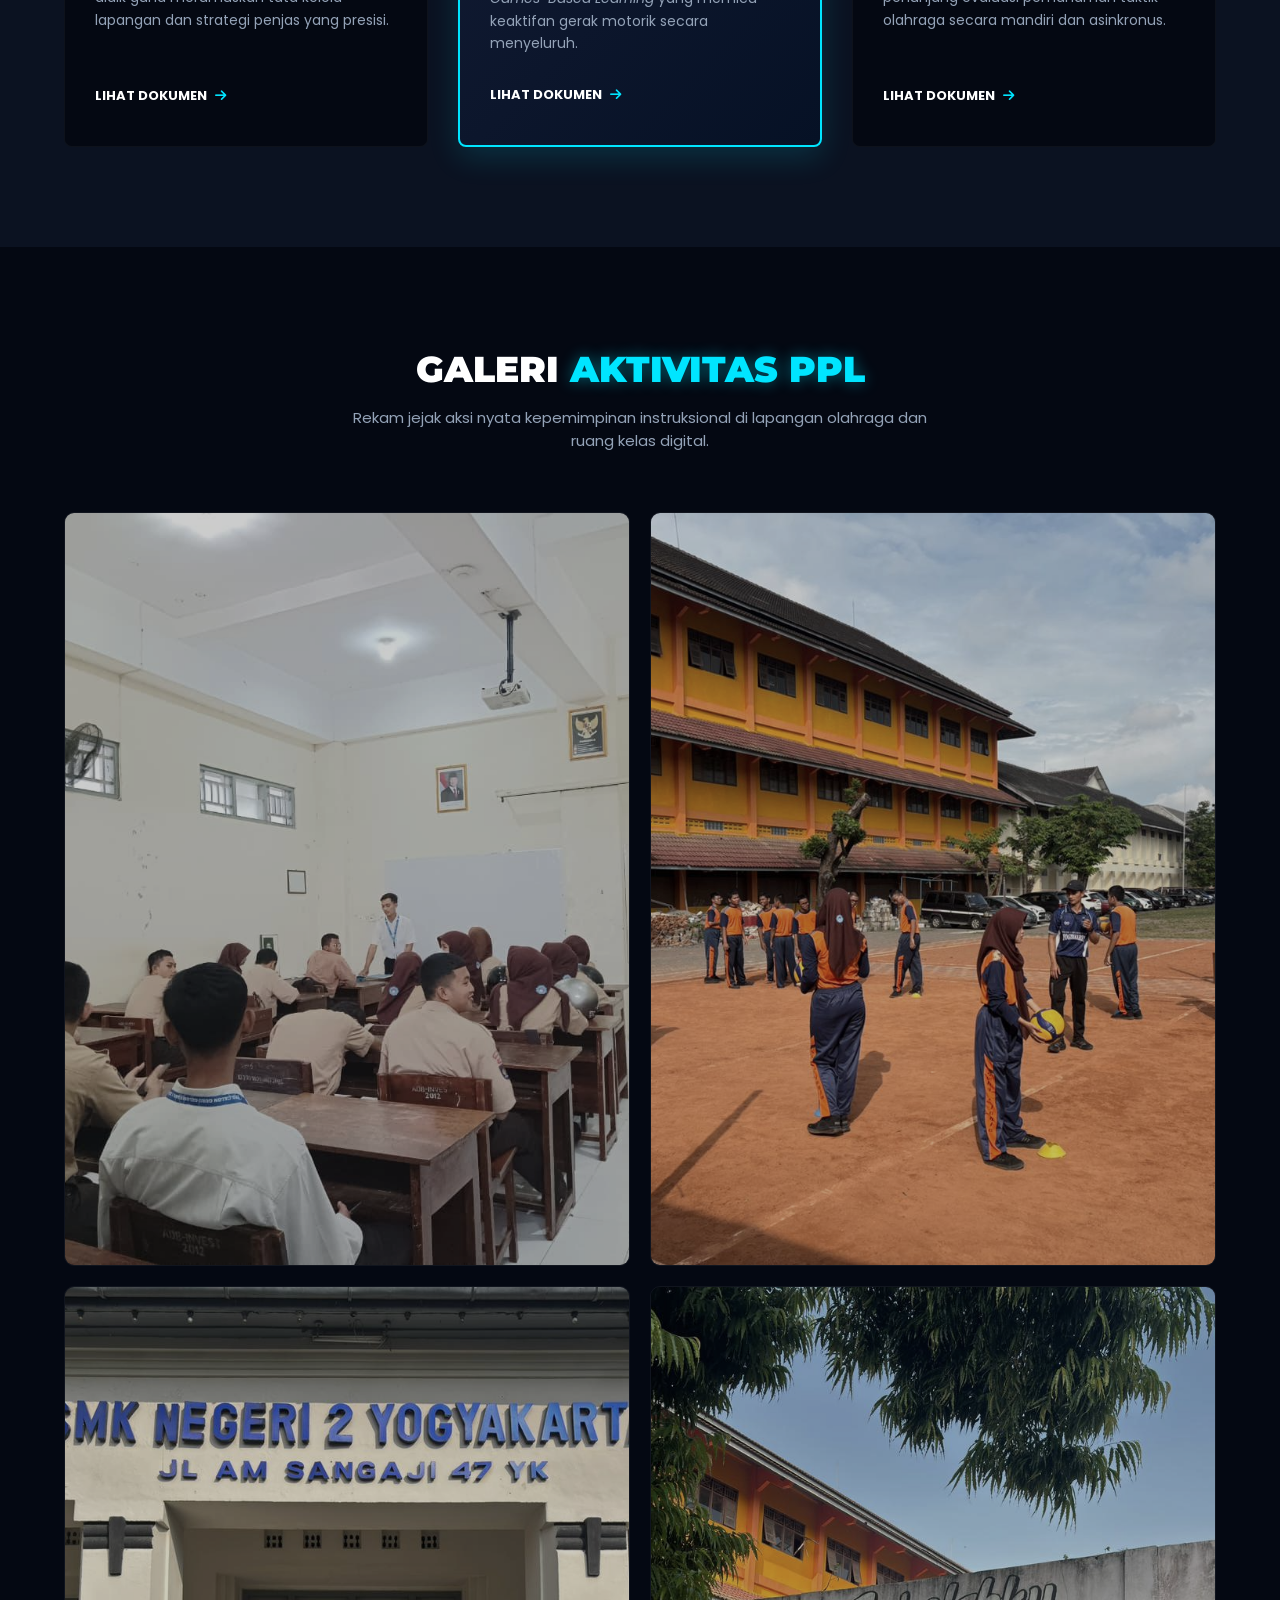
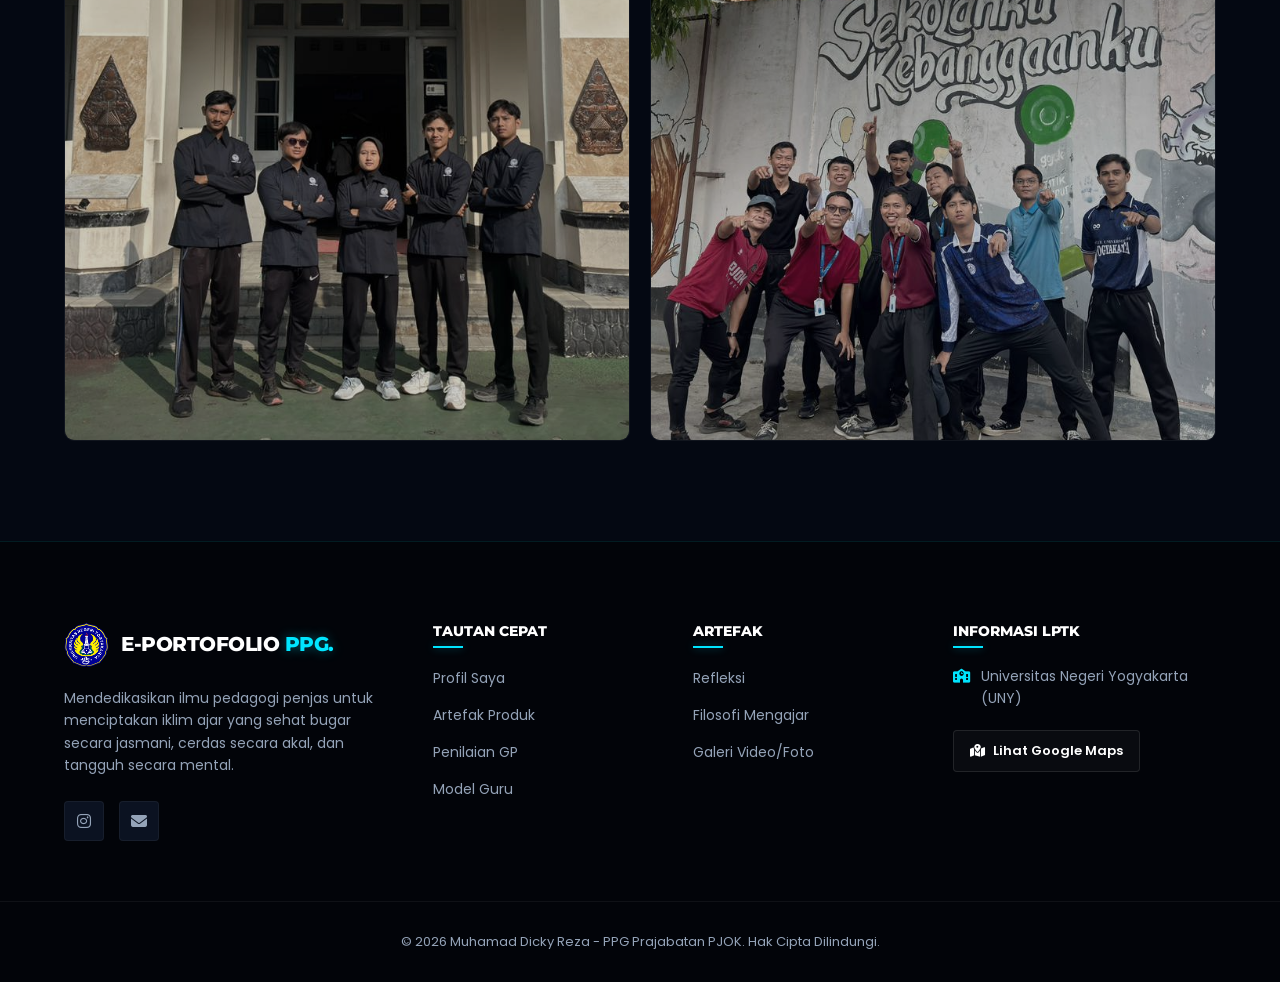
==== commit d4833c64: "update2" ====
--- a/index.html
+++ b/index.html
@@ -110,7 +110,7 @@
               </div>
               <h3>Observasi Lingkungan</h3>
               <p>Pemetaan komparatif karakteristik peserta didik guna merumuskan tata kelola lapangan dan strategi penjas yang presisi.</p>
-              <a href="observasi.html" class="card-link">Lihat Dokumen <i class="fa-solid fa-arrow-right"></i></a>
+              <a href="artefak.html" class="card-link">Lihat Dokumen <i class="fa-solid fa-arrow-right"></i></a>
             </div>
 
             <div class="artefak-card highlight-card">
@@ -122,16 +122,16 @@
                 Rancangan ajar komprehensif berbasis
                 <i>Games-Based Learning</i> yang memicu keaktifan gerak motorik secara menyeluruh.
               </p>
-              <a href="modulajar.html" class="card-link">Lihat Dokumen <i class="fa-solid fa-arrow-right"></i></a>
+              <a href="artefak.html" class="card-link">Lihat Dokumen <i class="fa-solid fa-arrow-right"></i></a>
             </div>
 
             <div class="artefak-card">
               <div class="card-icon">
                 <i class="fa-solid fa-laptop-code"></i>
               </div>
-              <h3>E-LKPD Interaktif</h3>
+              <h3>LKPD</h3>
               <p>Lembar kerja kognitif berbasis digital penunjang evaluasi pemahaman taktik olahraga secara mandiri dan asinkronus.</p>
-              <a href="lkpd.html" class="card-link">Lihat Dokumen <i class="fa-solid fa-arrow-right"></i></a>
+              <a href="artefak.html" class="card-link">Lihat Dokumen <i class="fa-solid fa-arrow-right"></i></a>
             </div>
           </div>
         </div>
